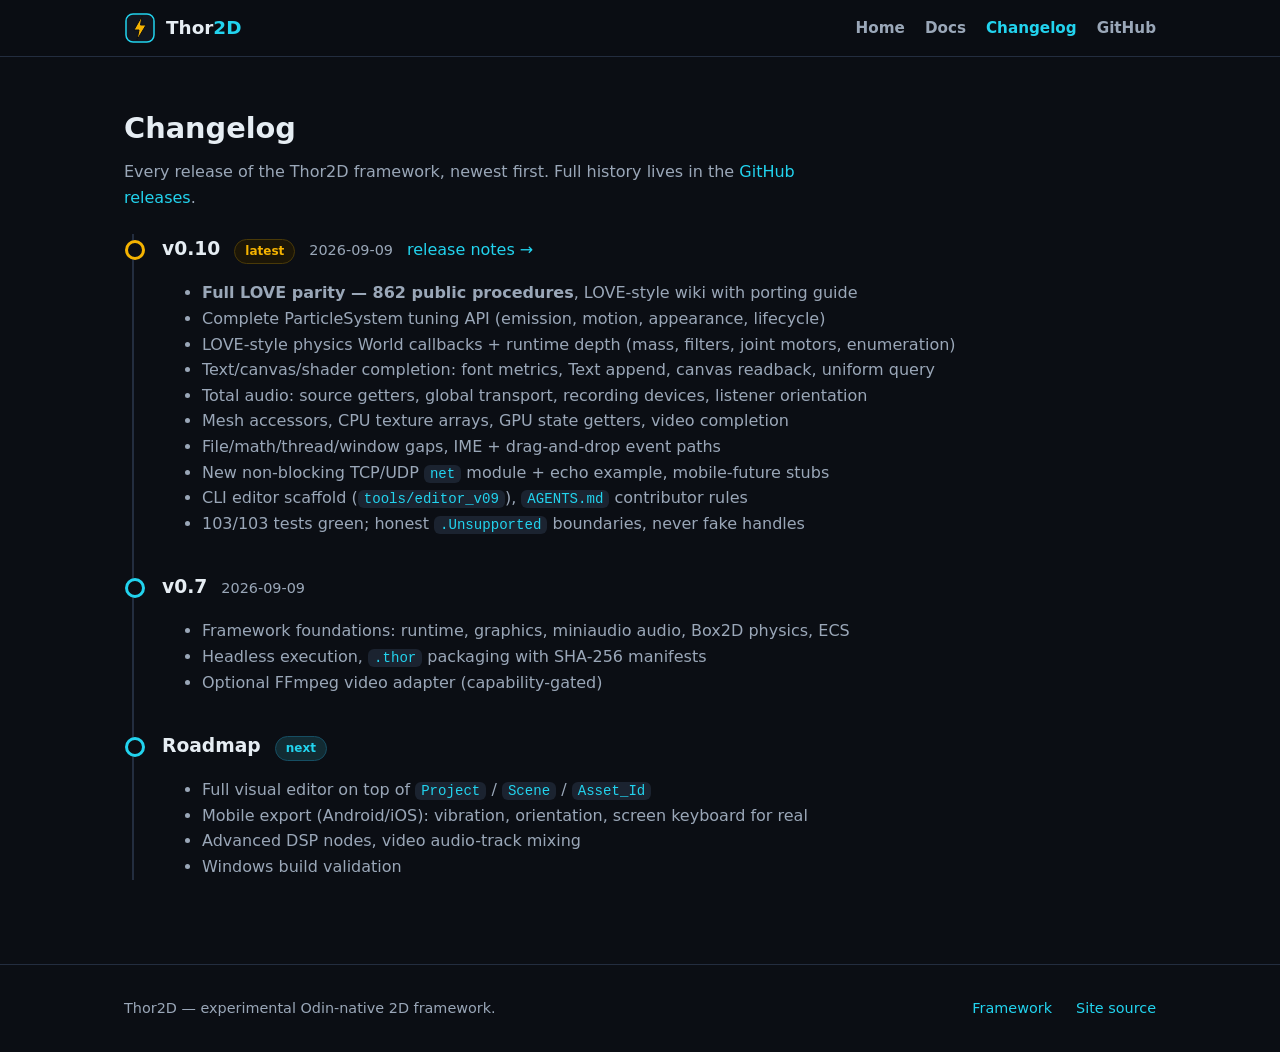
==== changelog.html @ d2fb3bec "feat: Thor2D official site — landing, wiki browser, changelog - index.html: hero, quickstart, featur" ====
<!DOCTYPE html>
<html lang="en">
<head>
<meta charset="UTF-8">
<meta name="viewport" content="width=device-width, initial-scale=1.0">
<title>Changelog — Thor2D</title>
<link rel="icon" type="image/svg+xml" href="assets/logo.svg">
<link rel="stylesheet" href="css/style.css">
</head>
<body>
<nav class="nav">
  <div class="nav-inner">
    <a class="brand" href="index.html"><img src="assets/logo.svg" alt="Thor2D logo"><span>Thor<em>2D</em></span></a>
    <div class="nav-links">
      <a href="index.html">Home</a>
      <a href="docs.html">Docs</a>
      <a href="changelog.html" class="active">Changelog</a>
      <a href="https://github.com/Bruno-BRG/Thor2D">GitHub</a>
    </div>
  </div>
</nav>

<section class="block">
  <div class="wrap">
    <h2>Changelog</h2>
    <p class="lead">Every release of the Thor2D framework, newest first. Full history lives in the <a href="https://github.com/Bruno-BRG/Thor2D/releases">GitHub releases</a>.</p>

    <div class="timeline">
      <div class="release latest">
        <div class="release-head">
          <h3>v0.10</h3><span class="badge gold">latest</span><time>2026-09-09</time>
          <a href="https://github.com/Bruno-BRG/Thor2D/releases/tag/v0.10">release notes →</a>
        </div>
        <ul>
          <li><strong>Full LOVE parity — 862 public procedures</strong>, LOVE-style wiki with porting guide</li>
          <li>Complete ParticleSystem tuning API (emission, motion, appearance, lifecycle)</li>
          <li>LOVE-style physics World callbacks + runtime depth (mass, filters, joint motors, enumeration)</li>
          <li>Text/canvas/shader completion: font metrics, Text append, canvas readback, uniform query</li>
          <li>Total audio: source getters, global transport, recording devices, listener orientation</li>
          <li>Mesh accessors, CPU texture arrays, GPU state getters, video completion</li>
          <li>File/math/thread/window gaps, IME + drag-and-drop event paths</li>
          <li>New non-blocking TCP/UDP <code>net</code> module + echo example, mobile-future stubs</li>
          <li>CLI editor scaffold (<code>tools/editor_v09</code>), <code>AGENTS.md</code> contributor rules</li>
          <li>103/103 tests green; honest <code>.Unsupported</code> boundaries, never fake handles</li>
        </ul>
      </div>

      <div class="release">
        <div class="release-head">
          <h3>v0.7</h3><time>2026-09-09</time>
        </div>
        <ul>
          <li>Framework foundations: runtime, graphics, miniaudio audio, Box2D physics, ECS</li>
          <li>Headless execution, <code>.thor</code> packaging with SHA-256 manifests</li>
          <li>Optional FFmpeg video adapter (capability-gated)</li>
        </ul>
      </div>

      <div class="release">
        <div class="release-head">
          <h3>Roadmap</h3><span class="badge">next</span>
        </div>
        <ul>
          <li>Full visual editor on top of <code>Project</code> / <code>Scene</code> / <code>Asset_Id</code></li>
          <li>Mobile export (Android/iOS): vibration, orientation, screen keyboard for real</li>
          <li>Advanced DSP nodes, video audio-track mixing</li>
          <li>Windows build validation</li>
        </ul>
      </div>
    </div>
  </div>
</section>

<footer>
  <div class="wrap">
    <span>Thor2D — experimental Odin-native 2D framework.</span>
    <span class="spacer"></span>
    <a href="https://github.com/Bruno-BRG/Thor2D">Framework</a>
    <a href="https://github.com/Bruno-BRG/Thor2D-site">Site source</a>
  </div>
</footer>
</body>
</html>
---- css/style.css ----
:root {
  --bg: #0b0e14;
  --bg-soft: #11161f;
  --bg-card: #151c28;
  --border: #232d3f;
  --text: #e6edf3;
  --muted: #9aa7b8;
  --accent: #22d3ee;
  --gold: #f5b301;
  --green: #3fb950;
  --radius: 12px;
  --font: "Inter", system-ui, -apple-system, "Segoe UI", Roboto, sans-serif;
  --mono: "JetBrains Mono", ui-monospace, SFMono-Regular, Menlo, Consolas, monospace;
}

* { box-sizing: border-box; }

body {
  margin: 0;
  background: var(--bg);
  color: var(--text);
  font-family: var(--font);
  line-height: 1.6;
}

a { color: var(--accent); text-decoration: none; }
a:hover { text-decoration: underline; }

.wrap { max-width: 1080px; margin: 0 auto; padding: 0 24px; }

/* ---------- nav ---------- */
.nav {
  position: sticky; top: 0; z-index: 50;
  background: rgba(11, 14, 20, 0.92);
  backdrop-filter: blur(8px);
  border-bottom: 1px solid var(--border);
}
.nav-inner {
  display: flex; align-items: center; gap: 28px;
  max-width: 1080px; margin: 0 auto; padding: 12px 24px;
}
.brand { display: flex; align-items: center; gap: 10px; font-weight: 800; font-size: 1.15rem; color: var(--text); }
.brand:hover { text-decoration: none; }
.brand img { width: 32px; height: 32px; }
.brand span em { color: var(--accent); font-style: normal; }
.nav-links { display: flex; gap: 20px; margin-left: auto; }
.nav-links a { color: var(--muted); font-weight: 600; font-size: 0.95rem; }
.nav-links a:hover, .nav-links a.active { color: var(--text); text-decoration: none; }
.nav-links a.active { color: var(--accent); }
.btn {
  display: inline-block; padding: 10px 22px; border-radius: 8px;
  background: var(--accent); color: #04222a !important; font-weight: 700;
}
.btn:hover { text-decoration: none; filter: brightness(1.1); }
.btn.ghost { background: transparent; border: 1px solid var(--border); color: var(--text) !important; }
.btn.gold { background: var(--gold); color: #2a1e00 !important; }

/* ---------- hero ---------- */
.hero { padding: 84px 0 56px; text-align: center; }
.hero .tag {
  display: inline-block; font-size: 0.8rem; font-weight: 700; letter-spacing: 0.08em;
  color: var(--gold); border: 1px solid #4a3a08; background: #1c1607;
  padding: 4px 14px; border-radius: 999px; margin-bottom: 20px;
}
.hero h1 { font-size: clamp(2.4rem, 6vw, 4rem); margin: 0 0 12px; letter-spacing: -0.02em; }
.hero h1 em { color: var(--accent); font-style: normal; }
.hero p.sub { color: var(--muted); font-size: 1.2rem; max-width: 680px; margin: 0 auto 32px; }
.hero-cta { display: flex; gap: 14px; justify-content: center; flex-wrap: wrap; }
.hero-badges { display: flex; gap: 10px; justify-content: center; margin-top: 28px; flex-wrap: wrap; }
.hero-badges img { height: 20px; }

/* ---------- sections ---------- */
section.block { padding: 48px 0; }
section.block h2 { font-size: 1.8rem; margin: 0 0 8px; }
section.block p.lead { color: var(--muted); margin-top: 0; max-width: 720px; }

.grid { display: grid; grid-template-columns: repeat(auto-fit, minmax(240px, 1fr)); gap: 16px; margin-top: 24px; }
.card {
  background: var(--bg-card); border: 1px solid var(--border);
  border-radius: var(--radius); padding: 20px;
}
.card h3 { margin: 0 0 8px; font-size: 1.05rem; }
.card h3 .ico { margin-right: 8px; }
.card p { margin: 0; color: var(--muted); font-size: 0.93rem; }
.card code { color: var(--accent); }

/* ---------- code ---------- */
pre {
  background: #0d1117; border: 1px solid var(--border); border-radius: var(--radius);
  padding: 18px 20px; overflow-x: auto; font-family: var(--mono); font-size: 0.88rem;
}
code { font-family: var(--mono); font-size: 0.88em; }
p code, li code, td code { background: #1b2330; padding: 1px 6px; border-radius: 6px; color: var(--accent); }

/* ---------- tables ---------- */
table { width: 100%; border-collapse: collapse; margin: 20px 0; font-size: 0.93rem; }
th, td { text-align: left; padding: 10px 12px; border-bottom: 1px solid var(--border); }
th { color: var(--muted); font-weight: 600; }

/* ---------- docs layout ---------- */
.docs-layout { display: grid; grid-template-columns: 260px 1fr; gap: 32px; max-width: 1200px; margin: 0 auto; padding: 32px 24px 64px; }
.sidebar {
  position: sticky; top: 76px; align-self: start; max-height: calc(100vh - 100px); overflow-y: auto;
  border: 1px solid var(--border); border-radius: var(--radius); background: var(--bg-soft); padding: 16px;
  font-size: 0.9rem;
}
.sidebar h4 { margin: 14px 0 6px; font-size: 0.75rem; text-transform: uppercase; letter-spacing: 0.08em; color: var(--muted); }
.sidebar h4:first-child { margin-top: 0; }
.sidebar a { display: block; color: var(--muted); padding: 3px 8px; border-radius: 6px; }
.sidebar a:hover { color: var(--text); background: #1b2330; text-decoration: none; }
.sidebar a.active { color: var(--accent); background: #122b33; }
.doc-body { min-width: 0; }
.doc-body h1 { margin-top: 0; }
.doc-body h1, .doc-body h2 { border-bottom: 1px solid var(--border); padding-bottom: 8px; }
.doc-body img { max-width: 100%; }
#doc-search {
  width: 100%; padding: 8px 12px; margin-bottom: 12px; border-radius: 8px;
  border: 1px solid var(--border); background: #0d1117; color: var(--text);
}

/* ---------- changelog ---------- */
.timeline { border-left: 2px solid var(--border); margin: 24px 0 0 8px; padding-left: 28px; }
.release { position: relative; margin-bottom: 36px; }
.release::before {
  content: ""; position: absolute; left: -37px; top: 6px; width: 14px; height: 14px;
  border-radius: 50%; background: var(--bg); border: 3px solid var(--accent);
}
.release.latest::before { border-color: var(--gold); }
.release-head { display: flex; align-items: baseline; gap: 14px; flex-wrap: wrap; }
.release-head h3 { margin: 0; }
.badge {
  font-size: 0.75rem; font-weight: 700; padding: 2px 10px; border-radius: 999px;
  background: #122b33; color: var(--accent); border: 1px solid #164e63;
}
.badge.gold { background: #1c1607; color: var(--gold); border-color: #4a3a08; }
.release time { color: var(--muted); font-size: 0.9rem; }
.release ul { color: var(--muted); }

/* ---------- footer ---------- */
footer { border-top: 1px solid var(--border); padding: 32px 0; color: var(--muted); font-size: 0.9rem; }
footer .wrap { display: flex; gap: 24px; flex-wrap: wrap; align-items: center; }
footer .spacer { flex: 1; }

@media (max-width: 800px) {
  .docs-layout { grid-template-columns: 1fr; }
  .sidebar { position: static; max-height: none; }
  .nav-links a:not(.btn) { display: none; }
}
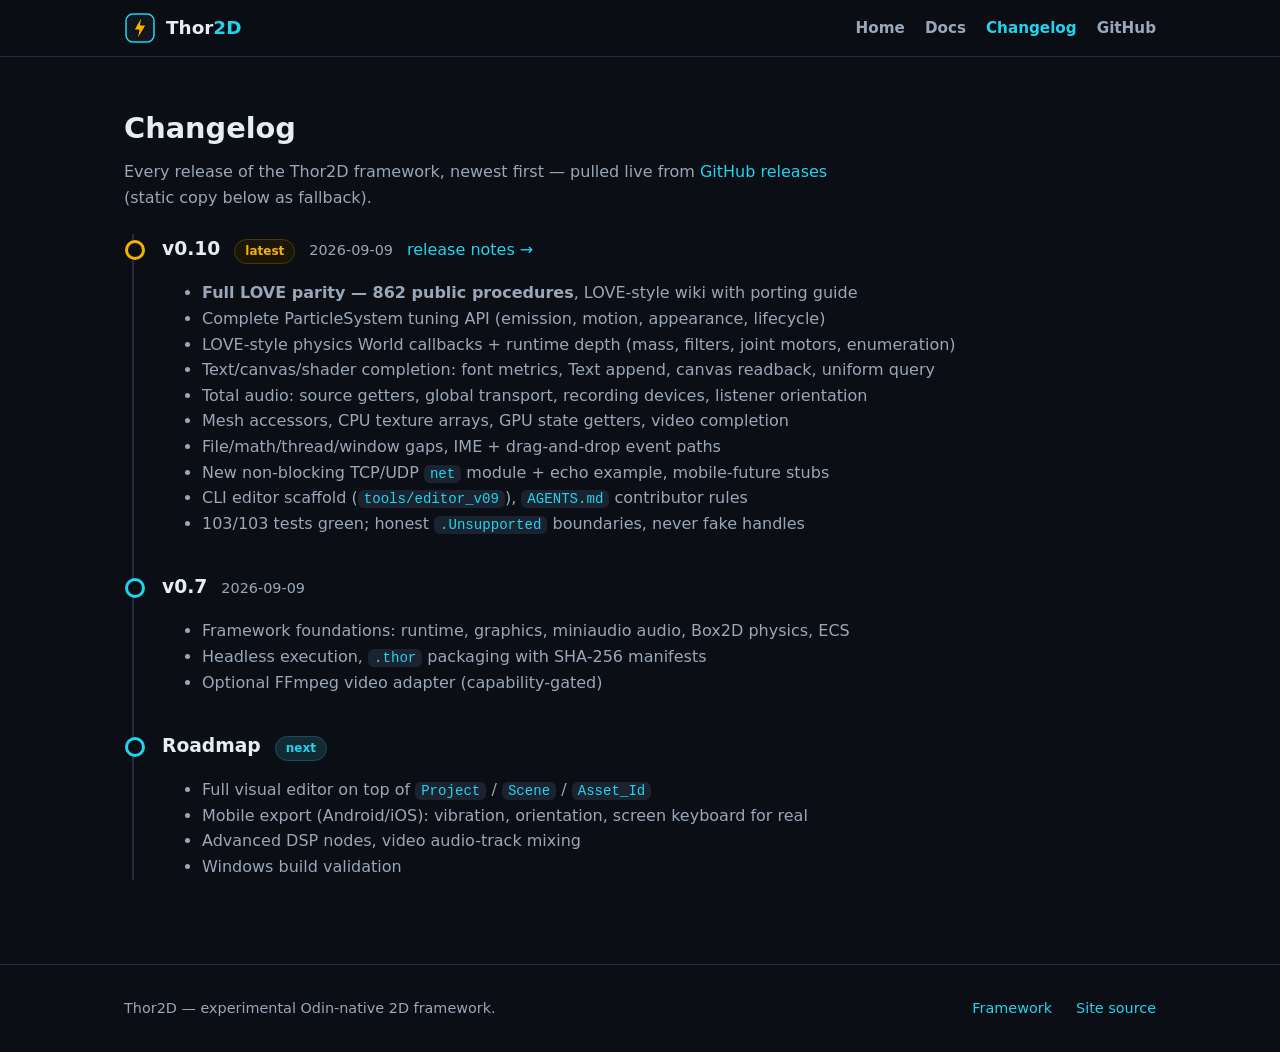
==== commit 6ee46e93: "feat: live GitHub releases integration - js/release.js pulls latest release + release list from api." ====
--- a/changelog.html
+++ b/changelog.html
@@ -23,9 +23,11 @@
 <section class="block">
   <div class="wrap">
     <h2>Changelog</h2>
-    <p class="lead">Every release of the Thor2D framework, newest first. Full history lives in the <a href="https://github.com/Bruno-BRG/Thor2D/releases">GitHub releases</a>.</p>
+    <p class="lead">Every release of the Thor2D framework, newest first — pulled live from <a href="https://github.com/Bruno-BRG/Thor2D/releases">GitHub releases</a> (static copy below as fallback).</p>
 
-    <div class="timeline">
+    <div class="timeline" id="releases-dynamic"></div>
+
+    <div class="timeline" id="releases-static">
       <div class="release latest">
         <div class="release-head">
           <h3>v0.10</h3><span class="badge gold">latest</span><time>2026-09-09</time>
@@ -67,7 +69,7 @@
           <li>Windows build validation</li>
         </ul>
       </div>
-    </div>
+    </div><!-- /releases-static -->
   </div>
 </section>
 
@@ -79,5 +81,6 @@
     <a href="https://github.com/Bruno-BRG/Thor2D-site">Site source</a>
   </div>
 </footer>
+<script src="js/release.js"></script>
 </body>
 </html>
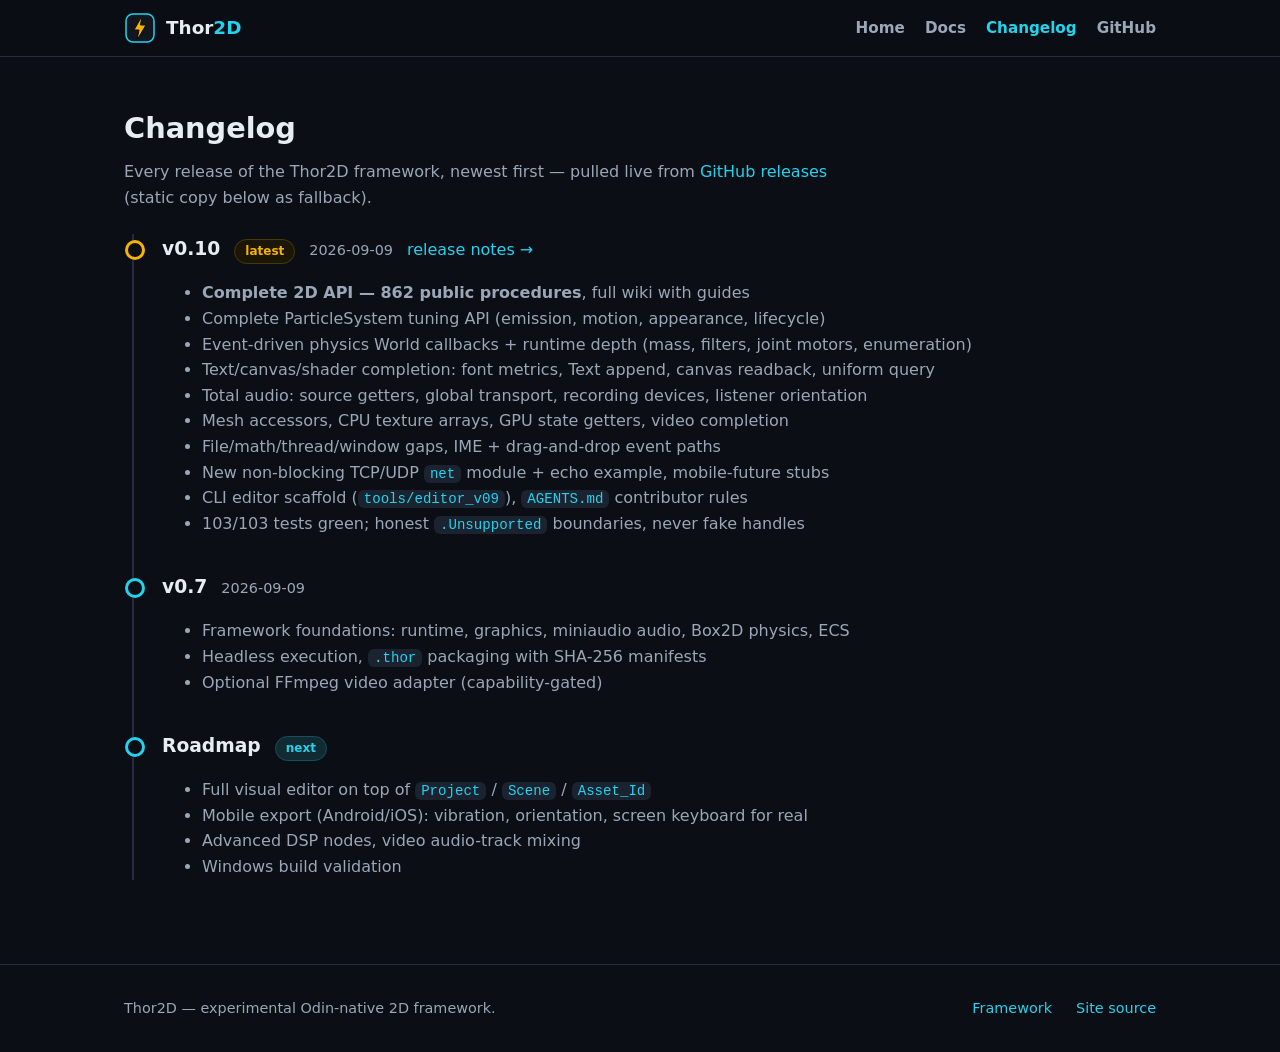
==== commit cfd43719: "feat: Thor2D-first site voice, no porting comparisons - Landing rewritten standalone (no 'LOVE for O" ====
--- a/changelog.html
+++ b/changelog.html
@@ -34,9 +34,9 @@
           <a href="https://github.com/Bruno-BRG/Thor2D/releases/tag/v0.10">release notes →</a>
         </div>
         <ul>
-          <li><strong>Full LOVE parity — 862 public procedures</strong>, LOVE-style wiki with porting guide</li>
+          <li><strong>Complete 2D API — 862 public procedures</strong>, full wiki with guides</li>
           <li>Complete ParticleSystem tuning API (emission, motion, appearance, lifecycle)</li>
-          <li>LOVE-style physics World callbacks + runtime depth (mass, filters, joint motors, enumeration)</li>
+          <li>Event-driven physics World callbacks + runtime depth (mass, filters, joint motors, enumeration)</li>
           <li>Text/canvas/shader completion: font metrics, Text append, canvas readback, uniform query</li>
           <li>Total audio: source getters, global transport, recording devices, listener orientation</li>
           <li>Mesh accessors, CPU texture arrays, GPU state getters, video completion</li>
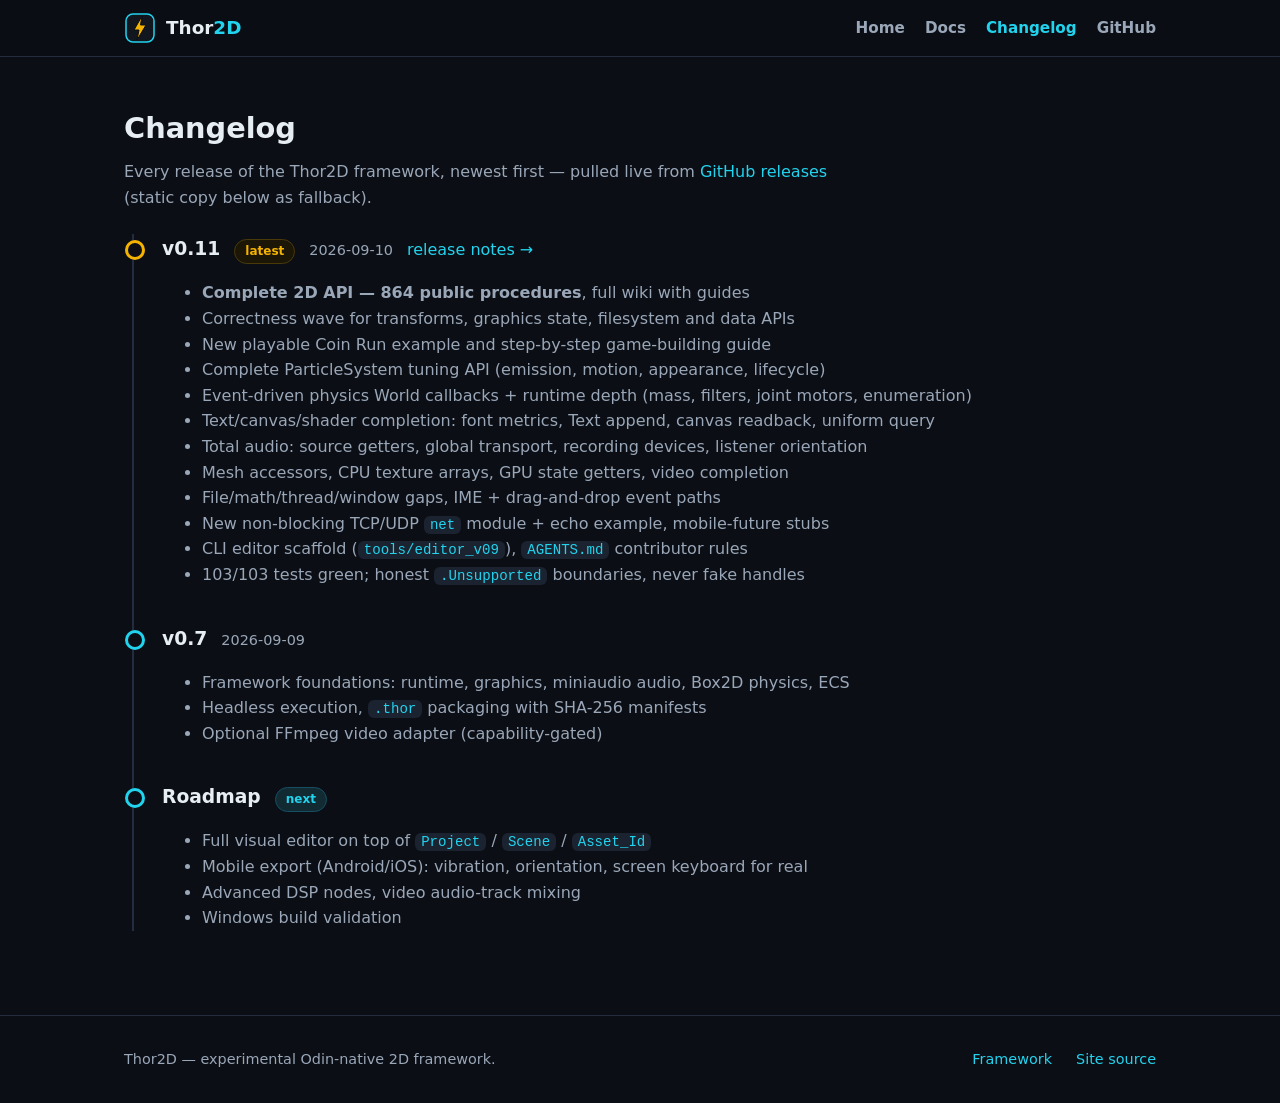
==== commit ff3a1a4a: "docs: publish v0.11 site and game guide" ====
--- a/changelog.html
+++ b/changelog.html
@@ -30,11 +30,13 @@
     <div class="timeline" id="releases-static">
       <div class="release latest">
         <div class="release-head">
-          <h3>v0.10</h3><span class="badge gold">latest</span><time>2026-09-09</time>
-          <a href="https://github.com/Bruno-BRG/Thor2D/releases/tag/v0.10">release notes →</a>
+          <h3>v0.11</h3><span class="badge gold">latest</span><time>2026-09-10</time>
+          <a href="https://github.com/Bruno-BRG/Thor2D/releases/tag/v0.11">release notes →</a>
         </div>
         <ul>
-          <li><strong>Complete 2D API — 862 public procedures</strong>, full wiki with guides</li>
+          <li><strong>Complete 2D API — 864 public procedures</strong>, full wiki with guides</li>
+          <li>Correctness wave for transforms, graphics state, filesystem and data APIs</li>
+          <li>New playable Coin Run example and step-by-step game-building guide</li>
           <li>Complete ParticleSystem tuning API (emission, motion, appearance, lifecycle)</li>
           <li>Event-driven physics World callbacks + runtime depth (mass, filters, joint motors, enumeration)</li>
           <li>Text/canvas/shader completion: font metrics, Text append, canvas readback, uniform query</li>
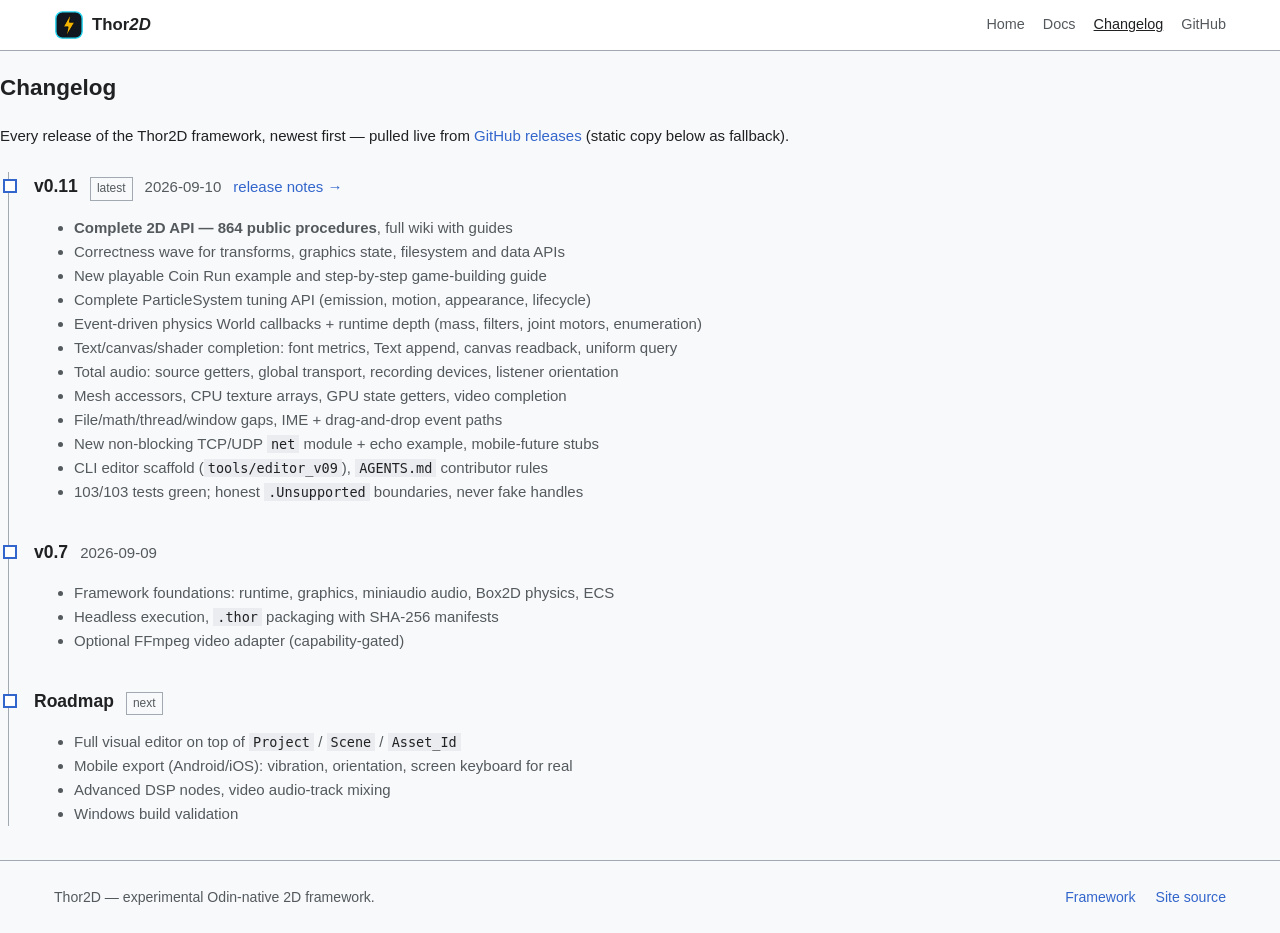
==== commit 515983dc: "fix: bust cached wiki styles and document Pages branch" ====
--- a/changelog.html
+++ b/changelog.html
@@ -5,7 +5,7 @@
 <meta name="viewport" content="width=device-width, initial-scale=1.0">
 <title>Changelog — Thor2D</title>
 <link rel="icon" type="image/svg+xml" href="assets/logo.svg">
-<link rel="stylesheet" href="css/style.css">
+<link rel="stylesheet" href="css/style.css?v=20260911">
 </head>
 <body>
 <nav class="nav">
--- a/css/style.css
+++ b/css/style.css
@@ -1,148 +1,98 @@
 :root {
-  --bg: #0b0e14;
-  --bg-soft: #11161f;
-  --bg-card: #151c28;
-  --border: #232d3f;
-  --text: #e6edf3;
-  --muted: #9aa7b8;
-  --accent: #22d3ee;
-  --gold: #f5b301;
-  --green: #3fb950;
-  --radius: 12px;
-  --font: "Inter", system-ui, -apple-system, "Segoe UI", Roboto, sans-serif;
-  --mono: "JetBrains Mono", ui-monospace, SFMono-Regular, Menlo, Consolas, monospace;
+  --page: #f8f9fa;
+  --paper: #fff;
+  --line: #a2a9b1;
+  --line-soft: #eaecf0;
+  --ink: #202122;
+  --muted: #54595d;
+  --link: #3366cc;
+  --link-hover: #0645ad;
+  --code: #f8f9fa;
+  --mono: "DejaVu Sans Mono", Consolas, monospace;
+  --sans: Arial, Helvetica, sans-serif;
 }
 
 * { box-sizing: border-box; }
+html { background: var(--page); }
+body { margin: 0; color: var(--ink); background: var(--page); font: 15px/1.6 var(--sans); }
+a { color: var(--link); text-decoration: none; }
+a:hover { color: var(--link-hover); text-decoration: underline; }
 
-body {
-  margin: 0;
-  background: var(--bg);
-  color: var(--text);
-  font-family: var(--font);
-  line-height: 1.6;
-}
+/* Shared wiki header */
+.nav { background: var(--paper); border-bottom: 1px solid var(--line); }
+.nav-inner { display: flex; align-items: center; gap: 28px; max-width: 1220px; margin: 0 auto; padding: 10px 24px; }
+.brand { display: flex; align-items: center; gap: 8px; color: var(--ink); font-size: 1.05rem; font-weight: bold; white-space: nowrap; }
+.brand:hover { text-decoration: none; }
+.brand img { width: 30px; height: 30px; }
+.brand small { color: var(--muted); font-size: .85em; font-weight: normal; }
+.nav-links { display: flex; gap: 18px; margin-left: auto; }
+.nav-links a { color: var(--muted); font-size: .9rem; }
+.nav-links a.active, .nav-links a:hover { color: var(--ink); text-decoration: underline; }
 
-a { color: var(--accent); text-decoration: none; }
-a:hover { text-decoration: underline; }
+/* Home */
+.wiki-home { max-width: 1040px; margin: 0 auto; padding: 42px 28px 64px; }
+.wiki-heading { border-bottom: 1px solid var(--line); padding-bottom: 24px; }
+.wiki-heading h1 { margin: 0 0 6px; font-size: 2.25rem; font-weight: normal; line-height: 1.2; }
+.wiki-heading p { margin: 0; color: var(--muted); }
+.eyebrow { margin-bottom: 7px !important; color: var(--muted) !important; font-size: .75rem; letter-spacing: .08em; }
+.wiki-search { margin: 26px 0; padding: 20px 22px; background: var(--paper); border: 1px solid var(--line); }
+.wiki-search h2, .wiki-columns h2, .quickstart h2 { margin: 0 0 5px; font-size: 1.25rem; font-weight: normal; }
+.wiki-search p { margin: 0 0 14px; color: var(--muted); }
+.button { display: inline-block; padding: 5px 11px; border: 1px solid var(--link); color: var(--link); }
+.button:hover { background: #eaecf0; text-decoration: none; }
+.wiki-columns { display: grid; grid-template-columns: 1fr 1fr; gap: 56px; margin: 32px 0; }
+.link-list { list-style: none; margin: 0; padding: 0; }
+.link-list li { padding: 9px 0; border-bottom: 1px solid var(--line-soft); }
+.link-list a { display: block; font-weight: bold; }
+.link-list span { color: var(--muted); font-size: .9rem; }
+.quickstart { margin-top: 30px; }
+.home-note { color: var(--muted); font-size: .9rem; }
 
-.wrap { max-width: 1080px; margin: 0 auto; padding: 0 24px; }
+/* Markdown and code */
+pre { overflow-x: auto; padding: 14px 16px; background: var(--code); border: 1px solid var(--line); font: .88rem/1.5 var(--mono); }
+code { font-family: var(--mono); font-size: .9em; }
+p code, li code, td code { padding: 1px 4px; background: #eaecf0; color: var(--ink); }
+table { width: 100%; border-collapse: collapse; margin: 20px 0; font-size: .94rem; }
+th, td { padding: 8px 10px; border: 1px solid var(--line); text-align: left; }
+th { background: #eaecf0; }
 
-/* ---------- nav ---------- */
-.nav {
-  position: sticky; top: 0; z-index: 50;
-  background: rgba(11, 14, 20, 0.92);
-  backdrop-filter: blur(8px);
-  border-bottom: 1px solid var(--border);
-}
-.nav-inner {
-  display: flex; align-items: center; gap: 28px;
-  max-width: 1080px; margin: 0 auto; padding: 12px 24px;
-}
-.brand { display: flex; align-items: center; gap: 10px; font-weight: 800; font-size: 1.15rem; color: var(--text); }
-.brand:hover { text-decoration: none; }
-.brand img { width: 32px; height: 32px; }
-.brand span em { color: var(--accent); font-style: normal; }
-.nav-links { display: flex; gap: 20px; margin-left: auto; }
-.nav-links a { color: var(--muted); font-weight: 600; font-size: 0.95rem; }
-.nav-links a:hover, .nav-links a.active { color: var(--text); text-decoration: none; }
-.nav-links a.active { color: var(--accent); }
-.btn {
-  display: inline-block; padding: 10px 22px; border-radius: 8px;
-  background: var(--accent); color: #04222a !important; font-weight: 700;
-}
-.btn:hover { text-decoration: none; filter: brightness(1.1); }
-.btn.ghost { background: transparent; border: 1px solid var(--border); color: var(--text) !important; }
-.btn.gold { background: var(--gold); color: #2a1e00 !important; }
+/* Documentation browser */
+.docs-layout { display: grid; grid-template-columns: 245px minmax(0, 880px); gap: 26px; max-width: 1220px; margin: 0 auto; padding: 25px 24px 64px; }
+.sidebar { position: sticky; top: 12px; align-self: start; max-height: calc(100vh - 25px); overflow-y: auto; padding: 0 15px 12px 0; border-right: 1px solid var(--line); font-size: .9rem; }
+.sidebar h4 { margin: 16px 0 4px; color: var(--muted); font-size: .75rem; font-weight: bold; text-transform: uppercase; }
+.sidebar h4:first-child { margin-top: 0; }
+.sidebar a { display: block; padding: 3px 7px; color: var(--link); border-left: 3px solid transparent; }
+.sidebar a:hover { background: #eaecf0; text-decoration: none; }
+.sidebar a.active { color: var(--ink); background: #eaecf0; border-left-color: var(--link); }
+#doc-search { width: 100%; margin-bottom: 8px; padding: 7px 9px; color: var(--ink); background: var(--paper); border: 1px solid var(--line); }
+.doc-body { min-width: 0; padding: 5px 30px 40px; background: var(--paper); border: 1px solid var(--line); }
+.doc-body h1 { margin-top: 20px; font-size: 2rem; font-weight: normal; line-height: 1.2; }
+.doc-body h2 { margin-top: 2em; padding-bottom: 4px; border-bottom: 1px solid var(--line-soft); font-size: 1.35rem; font-weight: normal; }
+.doc-body h3 { font-size: 1.1rem; }
+.doc-body img { max-width: 100%; }
+.doc-body p, .doc-body li { max-width: 82ch; }
 
-/* ---------- hero ---------- */
-.hero { padding: 84px 0 56px; text-align: center; }
-.hero .tag {
-  display: inline-block; font-size: 0.8rem; font-weight: 700; letter-spacing: 0.08em;
-  color: var(--gold); border: 1px solid #4a3a08; background: #1c1607;
-  padding: 4px 14px; border-radius: 999px; margin-bottom: 20px;
-}
-.hero h1 { font-size: clamp(2.4rem, 6vw, 4rem); margin: 0 0 12px; letter-spacing: -0.02em; }
-.hero h1 em { color: var(--accent); font-style: normal; }
-.hero p.sub { color: var(--muted); font-size: 1.2rem; max-width: 680px; margin: 0 auto 32px; }
-.hero-cta { display: flex; gap: 14px; justify-content: center; flex-wrap: wrap; }
-.hero-badges { display: flex; gap: 10px; justify-content: center; margin-top: 28px; flex-wrap: wrap; }
-.hero-badges img { height: 20px; }
+/* Changelog */
+.timeline { margin: 24px 0 0 8px; padding-left: 25px; border-left: 1px solid var(--line); }
+.release { position: relative; margin-bottom: 34px; }
+.release::before { content: ""; position: absolute; left: -31px; top: 7px; width: 10px; height: 10px; background: var(--paper); border: 2px solid var(--link); }
+.release-head { display: flex; align-items: baseline; gap: 12px; flex-wrap: wrap; }
+.release-head h3 { margin: 0; }
+.release time, .release ul { color: var(--muted); }
+.badge { padding: 1px 6px; border: 1px solid var(--line); color: var(--muted); font-size: .75rem; }
 
-/* ---------- sections ---------- */
-section.block { padding: 48px 0; }
-section.block h2 { font-size: 1.8rem; margin: 0 0 8px; }
-section.block p.lead { color: var(--muted); margin-top: 0; max-width: 720px; }
-
-.grid { display: grid; grid-template-columns: repeat(auto-fit, minmax(240px, 1fr)); gap: 16px; margin-top: 24px; }
-.card {
-  background: var(--bg-card); border: 1px solid var(--border);
-  border-radius: var(--radius); padding: 20px;
-}
-.card h3 { margin: 0 0 8px; font-size: 1.05rem; }
-.card h3 .ico { margin-right: 8px; }
-.card p { margin: 0; color: var(--muted); font-size: 0.93rem; }
-.card code { color: var(--accent); }
-
-/* ---------- code ---------- */
-pre {
-  background: #0d1117; border: 1px solid var(--border); border-radius: var(--radius);
-  padding: 18px 20px; overflow-x: auto; font-family: var(--mono); font-size: 0.88rem;
-}
-code { font-family: var(--mono); font-size: 0.88em; }
-p code, li code, td code { background: #1b2330; padding: 1px 6px; border-radius: 6px; color: var(--accent); }
-
-/* ---------- tables ---------- */
-table { width: 100%; border-collapse: collapse; margin: 20px 0; font-size: 0.93rem; }
-th, td { text-align: left; padding: 10px 12px; border-bottom: 1px solid var(--border); }
-th { color: var(--muted); font-weight: 600; }
-
-/* ---------- docs layout ---------- */
-.docs-layout { display: grid; grid-template-columns: 260px 1fr; gap: 32px; max-width: 1200px; margin: 0 auto; padding: 32px 24px 64px; }
-.sidebar {
-  position: sticky; top: 76px; align-self: start; max-height: calc(100vh - 100px); overflow-y: auto;
-  border: 1px solid var(--border); border-radius: var(--radius); background: var(--bg-soft); padding: 16px;
-  font-size: 0.9rem;
-}
-.sidebar h4 { margin: 14px 0 6px; font-size: 0.75rem; text-transform: uppercase; letter-spacing: 0.08em; color: var(--muted); }
-.sidebar h4:first-child { margin-top: 0; }
-.sidebar a { display: block; color: var(--muted); padding: 3px 8px; border-radius: 6px; }
-.sidebar a:hover { color: var(--text); background: #1b2330; text-decoration: none; }
-.sidebar a.active { color: var(--accent); background: #122b33; }
-.doc-body { min-width: 0; }
-.doc-body h1 { margin-top: 0; }
-.doc-body h1, .doc-body h2 { border-bottom: 1px solid var(--border); padding-bottom: 8px; }
-.doc-body img { max-width: 100%; }
-#doc-search {
-  width: 100%; padding: 8px 12px; margin-bottom: 12px; border-radius: 8px;
-  border: 1px solid var(--border); background: #0d1117; color: var(--text);
-}
-
-/* ---------- changelog ---------- */
-.timeline { border-left: 2px solid var(--border); margin: 24px 0 0 8px; padding-left: 28px; }
-.release { position: relative; margin-bottom: 36px; }
-.release::before {
-  content: ""; position: absolute; left: -37px; top: 6px; width: 14px; height: 14px;
-  border-radius: 50%; background: var(--bg); border: 3px solid var(--accent);
-}
-.release.latest::before { border-color: var(--gold); }
-.release-head { display: flex; align-items: baseline; gap: 14px; flex-wrap: wrap; }
-.release-head h3 { margin: 0; }
-.badge {
-  font-size: 0.75rem; font-weight: 700; padding: 2px 10px; border-radius: 999px;
-  background: #122b33; color: var(--accent); border: 1px solid #164e63;
-}
-.badge.gold { background: #1c1607; color: var(--gold); border-color: #4a3a08; }
-.release time { color: var(--muted); font-size: 0.9rem; }
-.release ul { color: var(--muted); }
-
-/* ---------- footer ---------- */
-footer { border-top: 1px solid var(--border); padding: 32px 0; color: var(--muted); font-size: 0.9rem; }
-footer .wrap { display: flex; gap: 24px; flex-wrap: wrap; align-items: center; }
+footer { padding: 25px 0; border-top: 1px solid var(--line); color: var(--muted); font-size: .88rem; }
+footer .wrap { display: flex; gap: 20px; align-items: center; max-width: 1220px; margin: 0 auto; padding: 0 24px; }
 footer .spacer { flex: 1; }
 
 @media (max-width: 800px) {
-  .docs-layout { grid-template-columns: 1fr; }
-  .sidebar { position: static; max-height: none; }
-  .nav-links a:not(.btn) { display: none; }
+  .nav-inner { padding: 9px 16px; }
+  .nav-links { gap: 10px; }
+  .nav-links a:nth-child(n+3) { display: none; }
+  .wiki-home { padding: 28px 16px 48px; }
+  .wiki-columns { grid-template-columns: 1fr; gap: 28px; }
+  .docs-layout { grid-template-columns: 1fr; padding: 16px; }
+  .sidebar { position: static; max-height: none; padding: 0 0 14px; border-right: 0; border-bottom: 1px solid var(--line); }
+  .doc-body { padding: 4px 18px 30px; }
+  footer .wrap { padding: 0 16px; }
 }
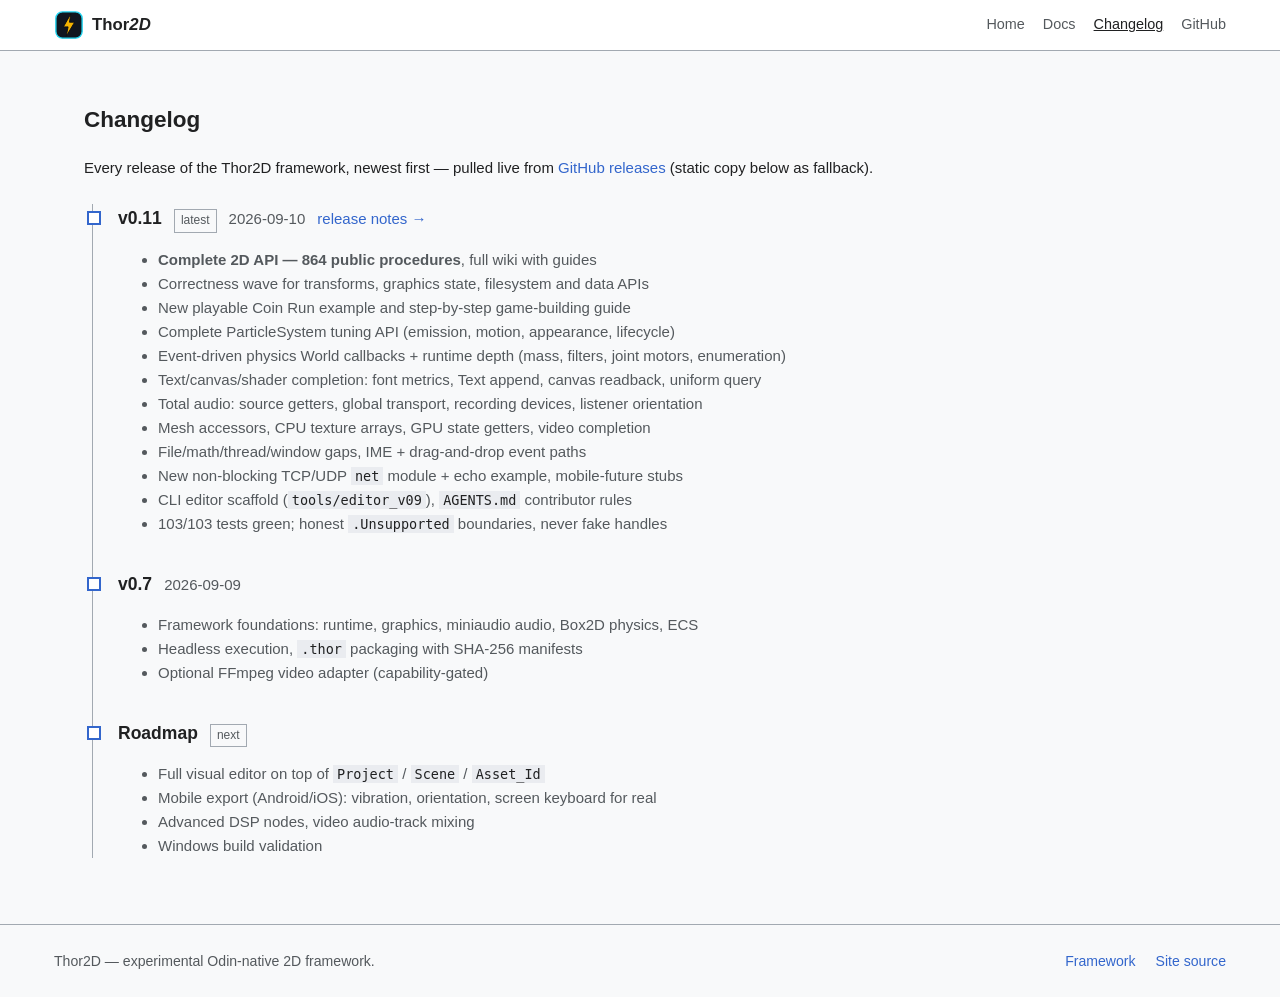
==== commit 8a06c9d9: "docs: restore downloads, replace guides with installation, fix Docker cache" ====
--- a/changelog.html
+++ b/changelog.html
@@ -5,7 +5,7 @@
 <meta name="viewport" content="width=device-width, initial-scale=1.0">
 <title>Changelog — Thor2D</title>
 <link rel="icon" type="image/svg+xml" href="assets/logo.svg">
-<link rel="stylesheet" href="css/style.css?v=20260911">
+<link rel="stylesheet" href="css/style.css?v=downloads-reference-2">
 </head>
 <body>
 <nav class="nav">
--- a/css/style.css
+++ b/css/style.css
@@ -47,6 +47,13 @@
 .link-list span { color: var(--muted); font-size: .9rem; }
 .quickstart { margin-top: 30px; }
 .home-note { color: var(--muted); font-size: .9rem; }
+.download-links { display: flex; flex-wrap: wrap; gap: 10px; margin: 18px 0; }
+.wiki-search .download-note { margin: 16px 0 0; font-size: .88rem; }
+.wrap { max-width: 1160px; margin: auto; padding: 0 24px; }
+.block { padding: 32px 0; }
+.nav-links { flex-wrap: wrap; }
+.doc-body { overflow-wrap: anywhere; }
+:focus-visible { outline: 2px solid var(--link); outline-offset: 3px; }
 
 /* Markdown and code */
 pre { overflow-x: auto; padding: 14px 16px; background: var(--code); border: 1px solid var(--line); font: .88rem/1.5 var(--mono); }
